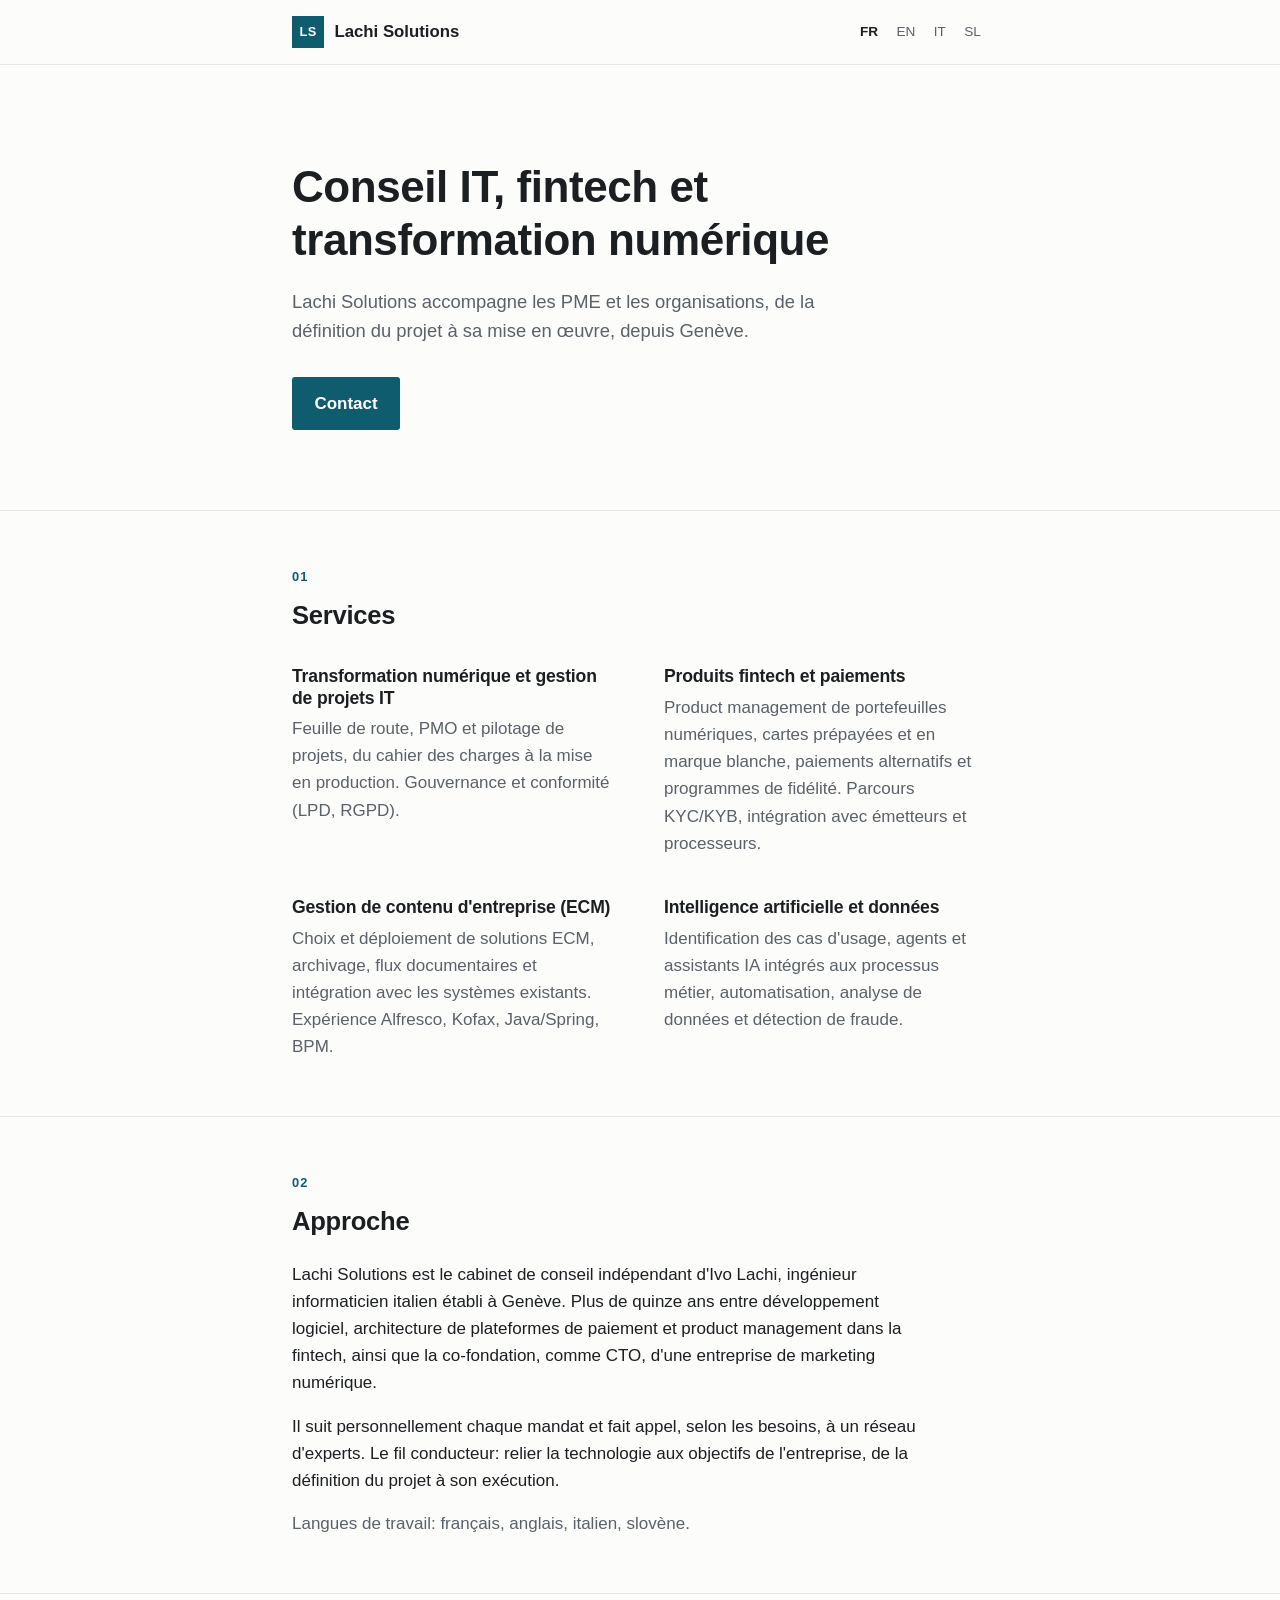
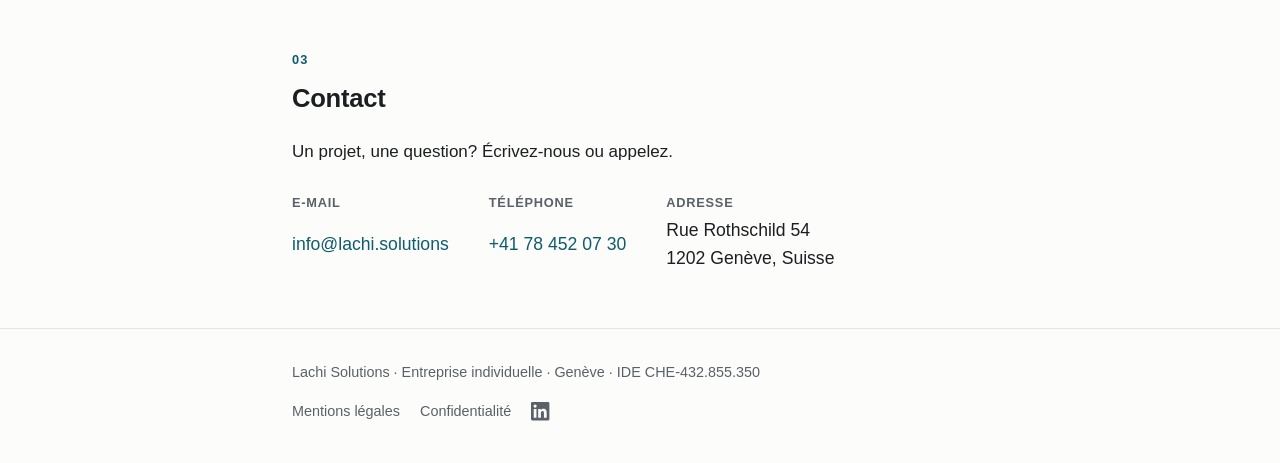
==== fr/index.html @ 4344e82f "Sito istituzionale: pagine FR/EN/IT/SL, mentions légales e confidentialité, CSS, selettore lingua, f" ====
<!doctype html>
<html lang="fr">
<head>
  <meta charset="utf-8">
  <meta name="viewport" content="width=device-width, initial-scale=1">
  <title>Lachi Solutions — Conseil IT, fintech et transformation numérique à Genève</title>
  <meta name="description" content="Conseil indépendant en informatique, produits fintech, gestion de contenu d'entreprise et intelligence artificielle. Lachi Solutions, Genève.">
  <link rel="canonical" href="https://www.lachi.solutions/fr/">
  <link rel="alternate" hreflang="fr" href="https://www.lachi.solutions/fr/">
  <link rel="alternate" hreflang="en" href="https://www.lachi.solutions/en/">
  <link rel="alternate" hreflang="it" href="https://www.lachi.solutions/it/">
  <link rel="alternate" hreflang="sl" href="https://www.lachi.solutions/sl/">
  <link rel="alternate" hreflang="x-default" href="https://www.lachi.solutions/fr/">
  <meta property="og:type" content="website">
  <meta property="og:title" content="Lachi Solutions — Conseil IT, fintech et transformation numérique à Genève">
  <meta property="og:description" content="Conseil indépendant en informatique, produits fintech, gestion de contenu d'entreprise et intelligence artificielle. Lachi Solutions, Genève.">
  <meta property="og:url" content="https://www.lachi.solutions/fr/">
  <meta property="og:locale" content="fr_CH">
  <meta name="theme-color" content="#0f5c6e">
  <link rel="icon" href="../assets/favicon.svg" type="image/svg+xml">
  <link rel="stylesheet" href="../assets/style.css">
</head>
<body>
<header class="site-header">
  <div class="wrap">
    <a class="brand" href="../fr/"><span class="mono" aria-hidden="true">LS</span>Lachi Solutions</a>
    <nav aria-label="Language"><ul class="lang"><li><a href="../fr/" hreflang="fr" lang="fr" aria-current="page">FR</a></li><li><a href="../en/" hreflang="en" lang="en">EN</a></li><li><a href="../it/" hreflang="it" lang="it">IT</a></li><li><a href="../sl/" hreflang="sl" lang="sl">SL</a></li></ul></nav>
  </div>
</header>
<main>
  <section class="hero" style="border-top:0">
    <div class="wrap">
      <h1>Conseil IT, fintech et transformation numérique</h1>
      <p class="lead">Lachi Solutions accompagne les PME et les organisations, de la définition du projet à sa mise en œuvre, depuis Genève.</p>
      <a class="btn" href="#contact">Contact</a>
    </div>
  </section>

  <section id="services">
    <div class="wrap">
      <span class="eyebrow">01</span>
      <h2>Services</h2>
      <div class="services">
      <article>
        <h3>Transformation numérique et gestion de projets IT</h3>
        <p>Feuille de route, PMO et pilotage de projets, du cahier des charges à la mise en production. Gouvernance et conformité (LPD, RGPD).</p>
      </article>
      <article>
        <h3>Produits fintech et paiements</h3>
        <p>Product management de portefeuilles numériques, cartes prépayées et en marque blanche, paiements alternatifs et programmes de fidélité. Parcours KYC/KYB, intégration avec émetteurs et processeurs.</p>
      </article>
      <article>
        <h3>Gestion de contenu d'entreprise (ECM)</h3>
        <p>Choix et déploiement de solutions ECM, archivage, flux documentaires et intégration avec les systèmes existants. Expérience Alfresco, Kofax, Java/Spring, BPM.</p>
      </article>
      <article>
        <h3>Intelligence artificielle et données</h3>
        <p>Identification des cas d'usage, agents et assistants IA intégrés aux processus métier, automatisation, analyse de données et détection de fraude.</p>
      </article>
      </div>
    </div>
  </section>

  <section id="about">
    <div class="wrap">
      <span class="eyebrow">02</span>
      <h2>Approche</h2>
      <div class="prose">
      <p>Lachi Solutions est le cabinet de conseil indépendant d'Ivo Lachi, ingénieur informaticien italien établi à Genève. Plus de quinze ans entre développement logiciel, architecture de plateformes de paiement et product management dans la fintech, ainsi que la co-fondation, comme CTO, d'une entreprise de marketing numérique.</p>
      <p>Il suit personnellement chaque mandat et fait appel, selon les besoins, à un réseau d'experts. Le fil conducteur: relier la technologie aux objectifs de l'entreprise, de la définition du projet à son exécution.</p>
      <p class="langs">Langues de travail: français, anglais, italien, slovène.</p>
      </div>
    </div>
  </section>

  <section id="contact">
    <div class="wrap">
      <span class="eyebrow">03</span>
      <h2>Contact</h2>
      <p class="prose">Un projet, une question? Écrivez-nous ou appelez.</p>
      <dl class="contact-list">
        <div><dt>E-mail</dt><dd><a href="mailto:info@lachi.solutions">info@lachi.solutions</a></dd></div>
        <div><dt>Téléphone</dt><dd><a href="tel:+41784520730">+41 78 452 07 30</a></dd></div>
        <div><dt>Adresse</dt><dd><address>Rue Rothschild 54<br>1202 Genève, Suisse</address></dd></div>
      </dl>
    </div>
  </section>
</main>
<footer class="site-footer">
  <div class="wrap">
    <p>Lachi Solutions · Entreprise individuelle · Genève · IDE CHE-432.855.350</p>
    <nav aria-label="Legal">
      <a href="../fr/mentions-legales.html">Mentions légales</a>
      <a href="../fr/confidentialite.html">Confidentialité</a>
      <a href="https://www.linkedin.com/company/lachi-solutions-geneve" rel="noopener" target="_blank" aria-label="LinkedIn"><svg viewBox="0 0 24 24" aria-hidden="true"><path d="M20.45 20.45h-3.55v-5.57c0-1.33-.03-3.04-1.85-3.04-1.85 0-2.14 1.45-2.14 2.94v5.67H9.36V9h3.41v1.56h.05c.47-.9 1.63-1.85 3.36-1.85 3.6 0 4.27 2.37 4.27 5.45v6.29zM5.34 7.43a2.06 2.06 0 1 1 0-4.12 2.06 2.06 0 0 1 0 4.12zM7.12 20.45H3.56V9h3.56v11.45zM22.22 0H1.77C.79 0 0 .77 0 1.73v20.54C0 23.23.79 24 1.77 24h20.45c.98 0 1.78-.77 1.78-1.73V1.73C24 .77 23.2 0 22.22 0z"/></svg></a>
    </nav>
  </div>
</footer>
<script src="../assets/lang.js"></script>
</body>
</html>
---- assets/style.css ----
:root {
  --bg: #fcfcfb;
  --text: #1c1f22;
  --muted: #5a6168;
  --line: #e4e6e8;
  --accent: #0f5c6e;
  --accent-dark: #0b4654;
  --max: 46rem;
}
* { box-sizing: border-box; }
html { -webkit-text-size-adjust: 100%; scroll-behavior: smooth; }
body {
  margin: 0;
  background: var(--bg);
  color: var(--text);
  font: 400 1.0625rem/1.6 -apple-system, BlinkMacSystemFont, "Segoe UI", Inter, Roboto, "Helvetica Neue", Arial, sans-serif;
  -webkit-font-smoothing: antialiased;
}
a { color: var(--accent); text-decoration: none; }
a:hover, a:focus-visible { text-decoration: underline; text-underline-offset: 0.15em; }
:focus-visible { outline: 2px solid var(--accent); outline-offset: 3px; }
h1, h2, h3 { font-weight: 600; line-height: 1.2; margin: 0; letter-spacing: -0.01em; }
p { margin: 0; }
.wrap { width: 100%; max-width: var(--max); margin: 0 auto; padding: 0 1.25rem; }

/* Header */
.site-header { border-bottom: 1px solid var(--line); background: var(--bg); }
.site-header .wrap { display: flex; align-items: center; justify-content: space-between; gap: 1rem; min-height: 4rem; }
.brand { display: inline-flex; align-items: center; gap: 0.65rem; color: var(--text); font-weight: 600; font-size: 1.05rem; }
.brand:hover { text-decoration: none; }
.mono {
  display: inline-grid; place-items: center;
  width: 2rem; height: 2rem; background: var(--accent); color: #fff;
  font-size: 0.8rem; font-weight: 600; letter-spacing: 0.02em;
}
.lang { display: flex; gap: 0.25rem; margin: 0; padding: 0; list-style: none; font-size: 0.85rem; }
.lang a { display: inline-block; padding: 0.3rem 0.45rem; color: var(--muted); }
.lang a[aria-current="page"] { color: var(--text); font-weight: 600; }
.lang a:hover { color: var(--accent); text-decoration: none; }

/* Hero */
.hero { padding: 4rem 0 3.5rem; }
.hero h1 { font-size: clamp(1.9rem, 5.5vw, 2.75rem); max-width: 22ch; }
.hero .lead { margin-top: 1.25rem; font-size: 1.15rem; color: var(--muted); max-width: 36rem; }
.btn {
  display: inline-block; margin-top: 2rem; padding: 0.8rem 1.4rem;
  background: var(--accent); color: #fff; font-weight: 600; border-radius: 3px;
}
.btn:hover, .btn:focus-visible { background: var(--accent-dark); text-decoration: none; }

/* Sections */
section { padding: 3.5rem 0; border-top: 1px solid var(--line); }
.eyebrow { display: block; font-size: 0.8rem; font-weight: 600; letter-spacing: 0.08em; text-transform: uppercase; color: var(--accent); margin-bottom: 0.75rem; }
section h2 { font-size: 1.6rem; }
.services { display: grid; gap: 2rem; margin-top: 2.25rem; }
.services h3 { font-size: 1.1rem; margin-bottom: 0.4rem; }
.services p { color: var(--muted); }
.prose { margin-top: 1.5rem; max-width: 40rem; }
.prose p + p { margin-top: 1rem; }
.langs { color: var(--muted); }

/* Contact */
.contact-list { margin: 1.75rem 0 0; display: grid; gap: 1rem; }
.contact-list div { display: grid; gap: 0.15rem; }
.contact-list dt { font-size: 0.8rem; font-weight: 600; letter-spacing: 0.06em; text-transform: uppercase; color: var(--muted); }
.contact-list dd { margin: 0; font-size: 1.1rem; }
address { font-style: normal; }

/* Footer */
.site-footer { border-top: 1px solid var(--line); padding: 2rem 0 2.5rem; font-size: 0.9rem; color: var(--muted); }
.site-footer .wrap { display: flex; flex-wrap: wrap; align-items: center; justify-content: space-between; gap: 1rem; }
.site-footer nav { display: flex; align-items: center; gap: 1.25rem; }
.site-footer nav a { color: var(--muted); }
.site-footer nav a:hover { color: var(--accent); }
.site-footer svg { width: 1.15rem; height: 1.15rem; fill: currentColor; display: block; }

/* Secondary pages */
.page { padding: 3rem 0 4rem; }
.page h1 { font-size: 1.9rem; }
.page h2 { font-size: 1.2rem; margin-top: 2rem; }
.page p { margin-top: 0.9rem; max-width: 40rem; }
.back { display: inline-block; margin-top: 2.5rem; }

@media (min-width: 640px) {
  .services { grid-template-columns: 1fr 1fr; gap: 2.5rem 3rem; }
  .contact-list { grid-template-columns: repeat(3, auto); gap: 2.5rem; justify-content: start; }
  .hero { padding: 6rem 0 5rem; }
}
@media (prefers-reduced-motion: reduce) { html { scroll-behavior: auto; } }
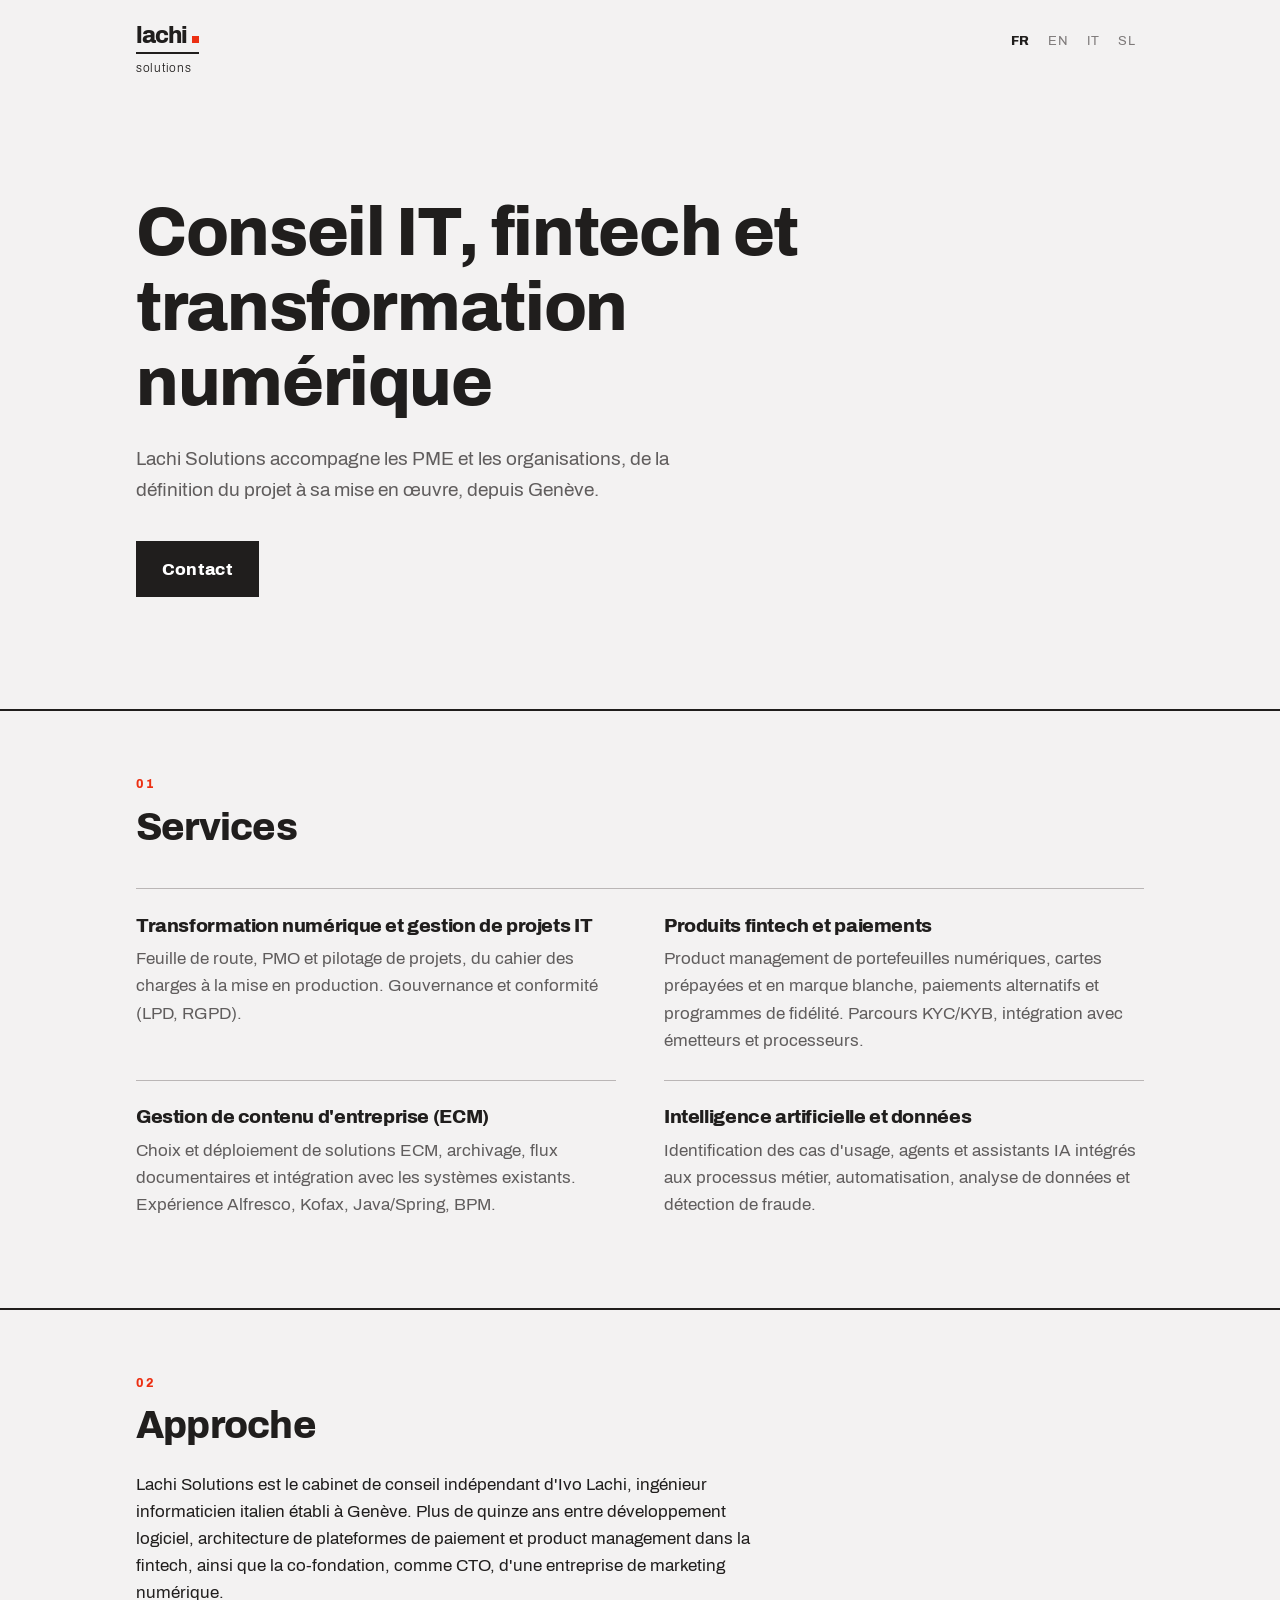
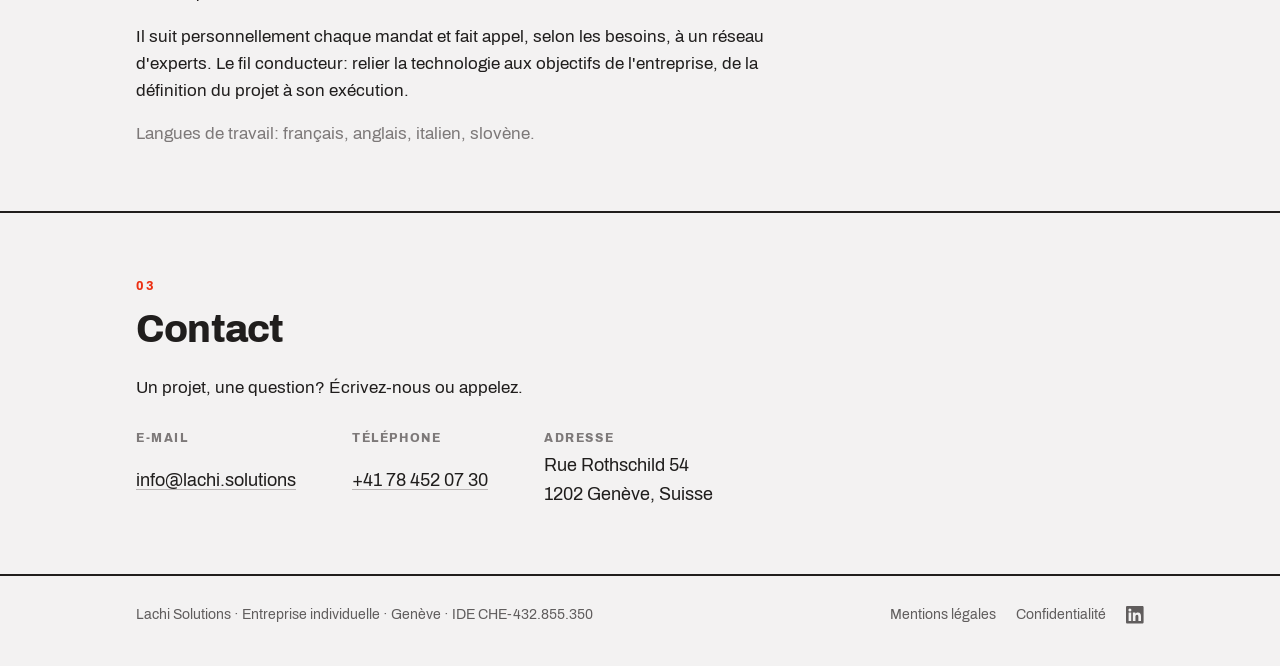
==== commit 907ece6b: "Design system Lachi Solutions: Archivo self-hosted, grigio/nero/rosso, angoli vivi, logo tipografico" ====
--- a/fr/index.html
+++ b/fr/index.html
@@ -16,19 +16,19 @@
   <meta property="og:description" content="Conseil indépendant en informatique, produits fintech, gestion de contenu d'entreprise et intelligence artificielle. Lachi Solutions, Genève.">
   <meta property="og:url" content="https://www.lachi.solutions/fr/">
   <meta property="og:locale" content="fr_CH">
-  <meta name="theme-color" content="#0f5c6e">
+  <meta name="theme-color" content="#f3f2f2">
   <link rel="icon" href="../assets/favicon.svg" type="image/svg+xml">
   <link rel="stylesheet" href="../assets/style.css">
 </head>
 <body>
 <header class="site-header">
   <div class="wrap">
-    <a class="brand" href="../fr/"><span class="mono" aria-hidden="true">LS</span>Lachi Solutions</a>
+    <a class="logo" href="../fr/" aria-label="Lachi Solutions"><span class="logo-word">lachi<span class="logo-dot"></span></span><span class="logo-bar" style="display:block"></span><span class="logo-sub">solutions</span></a>
     <nav aria-label="Language"><ul class="lang"><li><a href="../fr/" hreflang="fr" lang="fr" aria-current="page">FR</a></li><li><a href="../en/" hreflang="en" lang="en">EN</a></li><li><a href="../it/" hreflang="it" lang="it">IT</a></li><li><a href="../sl/" hreflang="sl" lang="sl">SL</a></li></ul></nav>
   </div>
 </header>
 <main>
-  <section class="hero" style="border-top:0">
+  <section class="hero">
     <div class="wrap">
       <h1>Conseil IT, fintech et transformation numérique</h1>
       <p class="lead">Lachi Solutions accompagne les PME et les organisations, de la définition du projet à sa mise en œuvre, depuis Genève.</p>
--- a/assets/style.css
+++ b/assets/style.css
@@ -1,89 +1,103 @@
+/* Lachi Solutions — design system: Archivo, nero su grigio, un solo rosso, angoli vivi. */
+@font-face { font-family: "Archivo"; font-weight: 300; font-display: swap; src: url("fonts/Archivo-Light.woff2") format("woff2"); }
+@font-face { font-family: "Archivo"; font-weight: 400; font-display: swap; src: url("fonts/Archivo-Regular.woff2") format("woff2"); }
+@font-face { font-family: "Archivo"; font-weight: 800; font-display: swap; src: url("fonts/Archivo-ExtraBold.woff2") format("woff2"); }
+
 :root {
-  --bg: #fcfcfb;
-  --text: #1c1f22;
-  --muted: #5a6168;
-  --line: #e4e6e8;
-  --accent: #0f5c6e;
-  --accent-dark: #0b4654;
-  --max: 46rem;
+  --ink: #201e1d;
+  --ground: #f3f2f2;
+  --white: #ffffff;
+  --accent: #ec3013;
+  --accent-deep: #ae1800;
+  --accent-tint: #ffe0d9;
+  --grey-600: #605d5d;
+  --grey-500: #7d7979;
+  --grey-300: #bab6b6;
+  --line: #e7e5e4;
+  --font: "Archivo", system-ui, -apple-system, "Segoe UI", Roboto, sans-serif;
+  --max: 68rem;
 }
 * { box-sizing: border-box; }
 html { -webkit-text-size-adjust: 100%; scroll-behavior: smooth; }
+::selection { background: var(--accent-tint); }
 body {
   margin: 0;
-  background: var(--bg);
-  color: var(--text);
-  font: 400 1.0625rem/1.6 -apple-system, BlinkMacSystemFont, "Segoe UI", Inter, Roboto, "Helvetica Neue", Arial, sans-serif;
+  background: var(--ground);
+  color: var(--ink);
+  font: 400 1.0625rem/1.6 var(--font);
   -webkit-font-smoothing: antialiased;
 }
-a { color: var(--accent); text-decoration: none; }
-a:hover, a:focus-visible { text-decoration: underline; text-underline-offset: 0.15em; }
+a { color: var(--ink); text-decoration: underline; text-decoration-color: var(--grey-300); text-underline-offset: 0.18em; }
+a:hover, a:focus-visible { color: var(--accent-deep); text-decoration-color: currentColor; }
 :focus-visible { outline: 2px solid var(--accent); outline-offset: 3px; }
-h1, h2, h3 { font-weight: 600; line-height: 1.2; margin: 0; letter-spacing: -0.01em; }
+h1, h2, h3 { font-weight: 800; line-height: 1.1; margin: 0; letter-spacing: -0.02em; }
 p { margin: 0; }
 .wrap { width: 100%; max-width: var(--max); margin: 0 auto; padding: 0 1.25rem; }
 
 /* Header */
-.site-header { border-bottom: 1px solid var(--line); background: var(--bg); }
-.site-header .wrap { display: flex; align-items: center; justify-content: space-between; gap: 1rem; min-height: 4rem; }
-.brand { display: inline-flex; align-items: center; gap: 0.65rem; color: var(--text); font-weight: 600; font-size: 1.05rem; }
-.brand:hover { text-decoration: none; }
-.mono {
-  display: inline-grid; place-items: center;
-  width: 2rem; height: 2rem; background: var(--accent); color: #fff;
-  font-size: 0.8rem; font-weight: 600; letter-spacing: 0.02em;
-}
-.lang { display: flex; gap: 0.25rem; margin: 0; padding: 0; list-style: none; font-size: 0.85rem; }
-.lang a { display: inline-block; padding: 0.3rem 0.45rem; color: var(--muted); }
-.lang a[aria-current="page"] { color: var(--text); font-weight: 600; }
-.lang a:hover { color: var(--accent); text-decoration: none; }
+.site-header { background: var(--ground); }
+.site-header .wrap { display: flex; align-items: flex-start; justify-content: space-between; gap: 1rem; padding-top: 1.5rem; padding-bottom: 1.5rem; }
+.logo { display: inline-block; color: var(--ink); text-decoration: none; line-height: 1; }
+.logo:hover { color: var(--ink); }
+.logo-word { display: flex; align-items: baseline; gap: 0.3rem; font-size: 1.45rem; font-weight: 800; letter-spacing: -0.04em; }
+.logo-dot { width: 0.42rem; height: 0.42rem; background: var(--accent); }
+.logo-bar { height: 2px; background: var(--ink); margin: 0.28rem 0 0.3rem; }
+.logo-sub { font-size: 0.78rem; font-weight: 300; letter-spacing: 0.06em; }
+.lang { display: flex; gap: 0.15rem; margin: 0; padding: 0; list-style: none; font-size: 0.82rem; letter-spacing: 0.06em; }
+.lang a { display: inline-block; padding: 0.35rem 0.5rem; color: var(--grey-500); text-decoration: none; }
+.lang a[aria-current="page"] { color: var(--ink); font-weight: 800; }
+.lang a:hover { color: var(--accent-deep); }
 
 /* Hero */
-.hero { padding: 4rem 0 3.5rem; }
-.hero h1 { font-size: clamp(1.9rem, 5.5vw, 2.75rem); max-width: 22ch; }
-.hero .lead { margin-top: 1.25rem; font-size: 1.15rem; color: var(--muted); max-width: 36rem; }
+.hero { padding: 4rem 0 4.5rem; }
+.hero h1 { font-size: clamp(2.2rem, 7vw, 4.25rem); max-width: 16ch; }
+.hero .lead { margin-top: 1.5rem; font-size: 1.2rem; color: var(--grey-600); max-width: 34rem; }
 .btn {
-  display: inline-block; margin-top: 2rem; padding: 0.8rem 1.4rem;
-  background: var(--accent); color: #fff; font-weight: 600; border-radius: 3px;
+  display: inline-block; margin-top: 2.25rem; padding: 0.9rem 1.6rem;
+  background: var(--ink); color: var(--white); font-weight: 800; letter-spacing: 0.02em; text-decoration: none;
 }
-.btn:hover, .btn:focus-visible { background: var(--accent-dark); text-decoration: none; }
+.btn:hover, .btn:focus-visible { background: var(--accent); color: var(--white); }
 
 /* Sections */
-section { padding: 3.5rem 0; border-top: 1px solid var(--line); }
-.eyebrow { display: block; font-size: 0.8rem; font-weight: 600; letter-spacing: 0.08em; text-transform: uppercase; color: var(--accent); margin-bottom: 0.75rem; }
-section h2 { font-size: 1.6rem; }
-.services { display: grid; gap: 2rem; margin-top: 2.25rem; }
-.services h3 { font-size: 1.1rem; margin-bottom: 0.4rem; }
-.services p { color: var(--muted); }
+section { padding: 4rem 0; }
+section + section, .site-footer { border-top: 2px solid var(--ink); }
+.eyebrow { display: block; font-size: 0.72rem; font-weight: 800; letter-spacing: 0.14em; text-transform: uppercase; color: var(--accent); margin-bottom: 0.75rem; }
+section h2 { font-size: clamp(1.7rem, 4vw, 2.4rem); }
+.services { display: grid; gap: 0; margin-top: 2.5rem; border-top: 1px solid var(--grey-300); }
+.services article { padding: 1.6rem 0; border-bottom: 1px solid var(--grey-300); }
+.services h3 { font-size: 1.2rem; margin-bottom: 0.6rem; }
+.services p { color: var(--grey-600); }
 .prose { margin-top: 1.5rem; max-width: 40rem; }
 .prose p + p { margin-top: 1rem; }
-.langs { color: var(--muted); }
+.langs { color: var(--grey-500); }
 
 /* Contact */
-.contact-list { margin: 1.75rem 0 0; display: grid; gap: 1rem; }
-.contact-list div { display: grid; gap: 0.15rem; }
-.contact-list dt { font-size: 0.8rem; font-weight: 600; letter-spacing: 0.06em; text-transform: uppercase; color: var(--muted); }
-.contact-list dd { margin: 0; font-size: 1.1rem; }
+.contact-list { margin: 1.75rem 0 0; display: grid; gap: 1.25rem; }
+.contact-list div { display: grid; gap: 0.2rem; }
+.contact-list dt { font-size: 0.72rem; font-weight: 800; letter-spacing: 0.14em; text-transform: uppercase; color: var(--grey-500); }
+.contact-list dd { margin: 0; font-size: 1.15rem; }
 address { font-style: normal; }
 
 /* Footer */
-.site-footer { border-top: 1px solid var(--line); padding: 2rem 0 2.5rem; font-size: 0.9rem; color: var(--muted); }
+.site-footer { padding: 1.75rem 0 2.5rem; font-size: 0.88rem; color: var(--grey-600); }
 .site-footer .wrap { display: flex; flex-wrap: wrap; align-items: center; justify-content: space-between; gap: 1rem; }
 .site-footer nav { display: flex; align-items: center; gap: 1.25rem; }
-.site-footer nav a { color: var(--muted); }
-.site-footer nav a:hover { color: var(--accent); }
-.site-footer svg { width: 1.15rem; height: 1.15rem; fill: currentColor; display: block; }
+.site-footer nav a { color: var(--grey-600); text-decoration: none; }
+.site-footer nav a:hover { color: var(--accent-deep); }
+.site-footer svg { width: 1.1rem; height: 1.1rem; fill: currentColor; display: block; }
 
 /* Secondary pages */
-.page { padding: 3rem 0 4rem; }
-.page h1 { font-size: 1.9rem; }
-.page h2 { font-size: 1.2rem; margin-top: 2rem; }
+.page { padding: 3rem 0 4rem; border-top: 2px solid var(--ink); }
+.page h1 { font-size: clamp(2rem, 5vw, 2.8rem); }
+.page h2 { font-size: 1.25rem; margin-top: 2.25rem; }
 .page p { margin-top: 0.9rem; max-width: 40rem; }
 .back { display: inline-block; margin-top: 2.5rem; }
 
-@media (min-width: 640px) {
-  .services { grid-template-columns: 1fr 1fr; gap: 2.5rem 3rem; }
-  .contact-list { grid-template-columns: repeat(3, auto); gap: 2.5rem; justify-content: start; }
-  .hero { padding: 6rem 0 5rem; }
+@media (min-width: 720px) {
+  .wrap { padding: 0 2.5rem; }
+  .hero { padding: 6rem 0 7rem; }
+  .services { grid-template-columns: 1fr 1fr; column-gap: 3rem; }
+  .services article:nth-last-child(-n+2) { border-bottom: 0; }
+  .contact-list { grid-template-columns: repeat(3, auto); gap: 3.5rem; justify-content: start; }
 }
 @media (prefers-reduced-motion: reduce) { html { scroll-behavior: auto; } }
